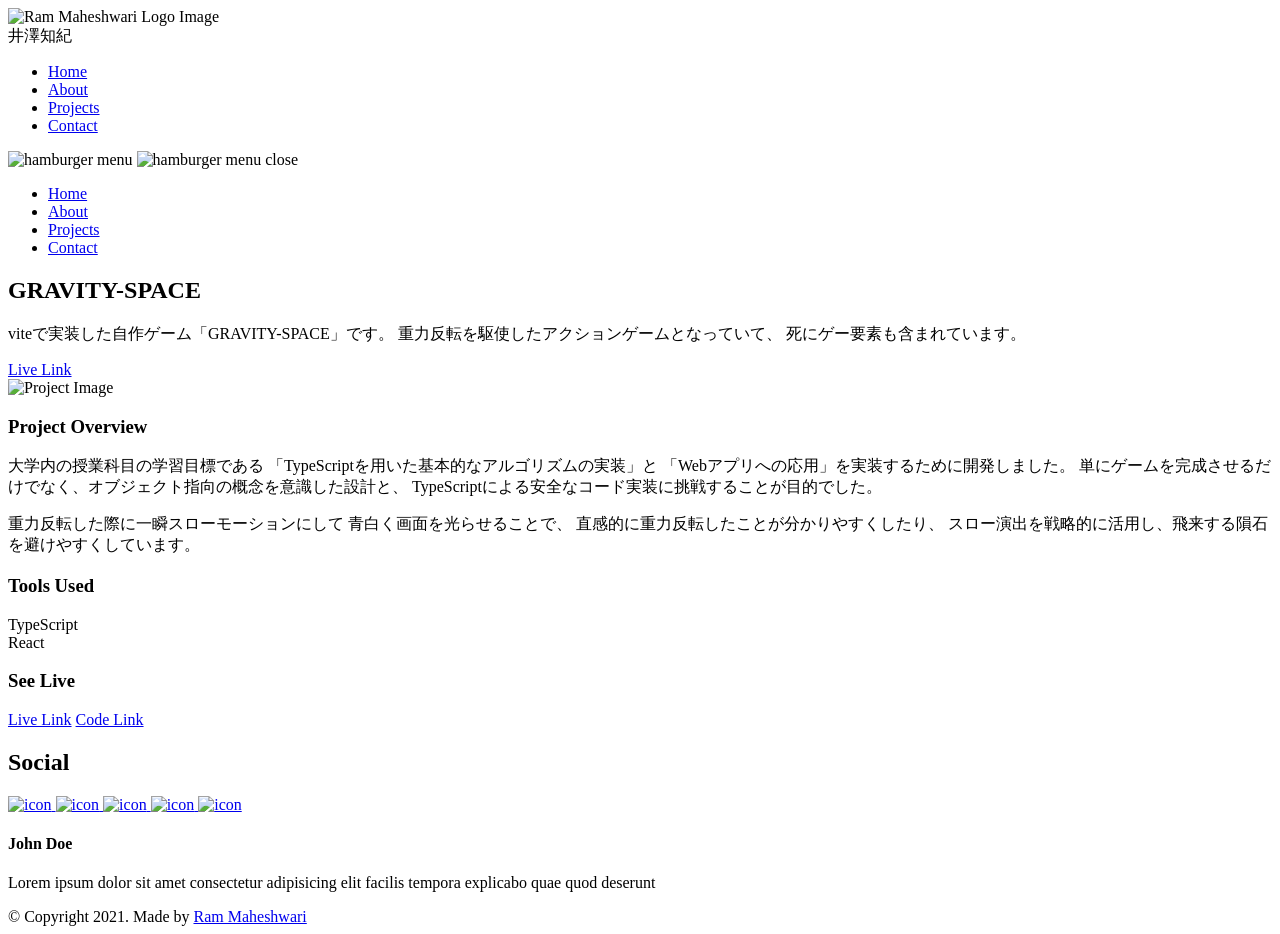
==== project-1.html @ 84b9b88c "Update project-1.html" ====
<!DOCTYPE html>
<html lang="en">
  <head>
    <meta charset="UTF-8" />
    <meta name="viewport" content="width=device-width, initial-scale=1.0" />
    <meta http-equiv="X-UA-Compatible" content="ie=edge" />
    <title>GRAVITY SPACEについて</title>
    <meta name="description" content="Case study page of Project" />

    <link rel="stylesheet" href="css/style.css" />

    <link rel="preconnect" href="https://fonts.googleapis.com" />
    <link rel="preconnect" href="https://fonts.gstatic.com" crossorigin />
    <link
      href="https://fonts.googleapis.com/css2?family=Source+Sans+Pro:wght@400;600;700;900&display=swap"
      rel="stylesheet"
    />
  </head>
  <body>
    <header class="header">
      <div class="header__content">
        <div class="header__logo-container">
          <div class="header__logo-img-cont">
            <img
              src="./assets/png/john-doe.png"
              alt="Ram Maheshwari Logo Image"
              class="header__logo-img"
            />
          </div>
          <span class="header__logo-sub">井澤知紀</span>
        </div>
        <div class="header__main">
          <ul class="header__links">
            <li class="header__link-wrapper">
              <a href="./index.html" class="header__link"> Home </a>
            </li>
            <li class="header__link-wrapper">
              <a href="./index.html#about" class="header__link">About </a>
            </li>
            <li class="header__link-wrapper">
              <a href="./index.html#projects" class="header__link">
                Projects
              </a>
            </li>
            <li class="header__link-wrapper">
              <a href="./index.html#contact" class="header__link"> Contact </a>
            </li>
          </ul>
          <div class="header__main-ham-menu-cont">
            <img
              src="./assets/svg/ham-menu.svg"
              alt="hamburger menu"
              class="header__main-ham-menu"
            />
            <img
              src="./assets/svg/ham-menu-close.svg"
              alt="hamburger menu close"
              class="header__main-ham-menu-close d-none"
            />
          </div>
        </div>
      </div>
      <div class="header__sm-menu">
        <div class="header__sm-menu-content">
          <ul class="header__sm-menu-links">
            <li class="header__sm-menu-link">
              <a href="./index.html"> Home </a>
            </li>

            <li class="header__sm-menu-link">
              <a href="./index.html#about"> About </a>
            </li>

            <li class="header__sm-menu-link">
              <a href="./index.html#projects"> Projects </a>
            </li>

            <li class="header__sm-menu-link">
              <a href="./index.html#contact"> Contact </a>
            </li>
          </ul>
        </div>
      </div>
    </header>
    <section class="project-cs-hero">
      <div class="project-cs-hero__content">
        <h1 class="heading-primary">GRAVITY-SPACE</h1>
        <div class="project-cs-hero__info">
          <p class="text-primary">
           viteで実装した自作ゲーム「GRAVITY-SPACE」です。
           重力反転を駆使したアクションゲームとなっていて、
           死にゲー要素も含まれています。
          </p>
        </div>
        <div class="project-cs-hero__cta">
          <a href="#" class="btn btn--bg" target="_blank">Live Link</a>
        </div>
      </div>
    </section>
    <section class="project-details">
      <div class="main-container">
        <div class="project-details__content">
          <div class="project-details__showcase-img-cont">
            <img
              src="./assets/jpeg/project-mockup-example.jpeg"
              alt="Project Image"
              class="project-details__showcase-img"
            />
          </div>
          <div class="project-details__content-main">
            <div class="project-details__desc">
              <h3 class="project-details__content-title">Project Overview</h3>
              <p class="project-details__desc-para">
                大学内の授業科目の学習目標である
                「TypeScriptを用いた基本的なアルゴリズムの実装」と
                「Webアプリへの応用」を実装するために開発しました。
                単にゲームを完成させるだけでなく、オブジェクト指向の概念を意識した設計と、
                TypeScriptによる安全なコード実装に挑戦することが目的でした。
              </p>
              <p class="project-details__desc-para">
                重力反転した際に一瞬スローモーションにして
                青白く画面を光らせることで、
                直感的に重力反転したことが分かりやすくしたり、
                スロー演出を戦略的に活用し、飛来する隕石を避けやすくしています。
              </p>
            </div>
            <div class="project-details__tools-used">
              <h3 class="project-details__content-title">Tools Used</h3>
              <div class="skills">
                <div class="skills__skill">TypeScript</div>
                <div class="skills__skill">React</div>

              </div>
            </div>
            <div class="project-details__links">
              <h3 class="project-details__content-title">See Live</h3>
              <a
                href="#"
                class="btn btn--med btn--theme project-details__links-btn"
                target="_blank"
                >Live Link</a
              >
              <a
                href="#"
                class="btn btn--med btn--theme-inv project-details__links-btn"
                target="_blank"
                >Code Link</a
              >
            </div>
          </div>
        </div>
      </div>
    </section>
    <footer class="main-footer">
      <div class="main-container">
        <div class="main-footer__upper">
          <div class="main-footer__row main-footer__row-1">
            <h2 class="heading heading-sm main-footer__heading-sm">
              <span>Social</span>
            </h2>
            <div class="main-footer__social-cont">
              <a target="_blank" rel="noreferrer" href="#">
                <img
                  class="main-footer__icon"
                  src="./assets/png/linkedin-ico.png"
                  alt="icon"
                />
              </a>
              <a target="_blank" rel="noreferrer" href="#">
                <img
                  class="main-footer__icon"
                  src="./assets/png/github-ico.png"
                  alt="icon"
                />
              </a>
              <a target="_blank" rel="noreferrer" href="#">
                <img
                  class="main-footer__icon"
                  src="./assets/png/twitter-ico.png"
                  alt="icon"
                />
              </a>
              <a target="_blank" rel="noreferrer" href="#">
                <img
                  class="main-footer__icon"
                  src="./assets/png/yt-ico.png"
                  alt="icon"
                />
              </a>
              <a target="_blank" rel="noreferrer" href="#">
                <img
                  class="main-footer__icon main-footer__icon--mr-none"
                  src="./assets/png/insta-ico.png"
                  alt="icon"
                />
              </a>
            </div>
          </div>
          <div class="main-footer__row main-footer__row-2">
            <h4 class="heading heading-sm text-lt">John Doe</h4>
            <p class="main-footer__short-desc">
              Lorem ipsum dolor sit amet consectetur adipisicing elit facilis
              tempora explicabo quae quod deserunt
            </p>
          </div>
        </div>

        <div class="main-footer__lower">
          &copy; Copyright 2021. Made by
          <a rel="noreferrer" target="_blank" href="https://rammaheshwari.com"
            >Ram Maheshwari</a
          >
        </div>
      </div>
    </footer>
    <script src="./index.js"></script>
  </body>
</html>
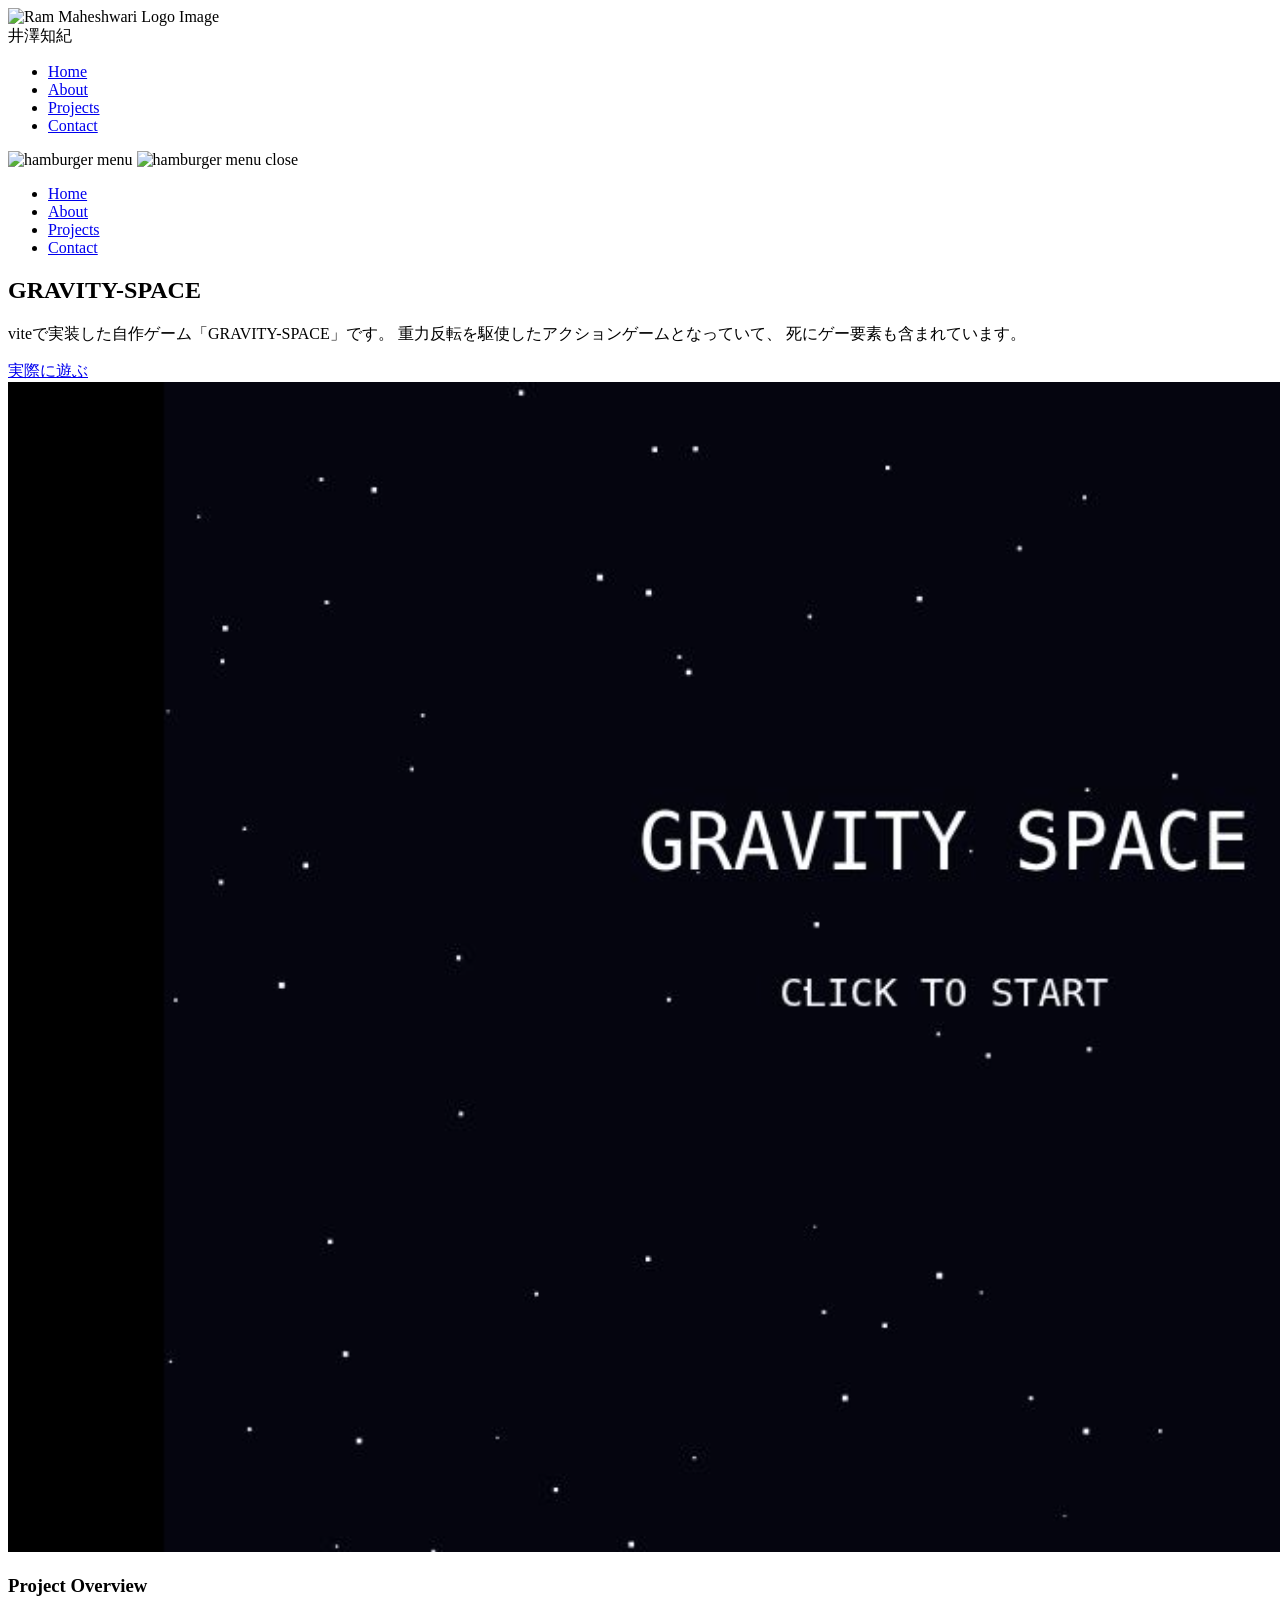
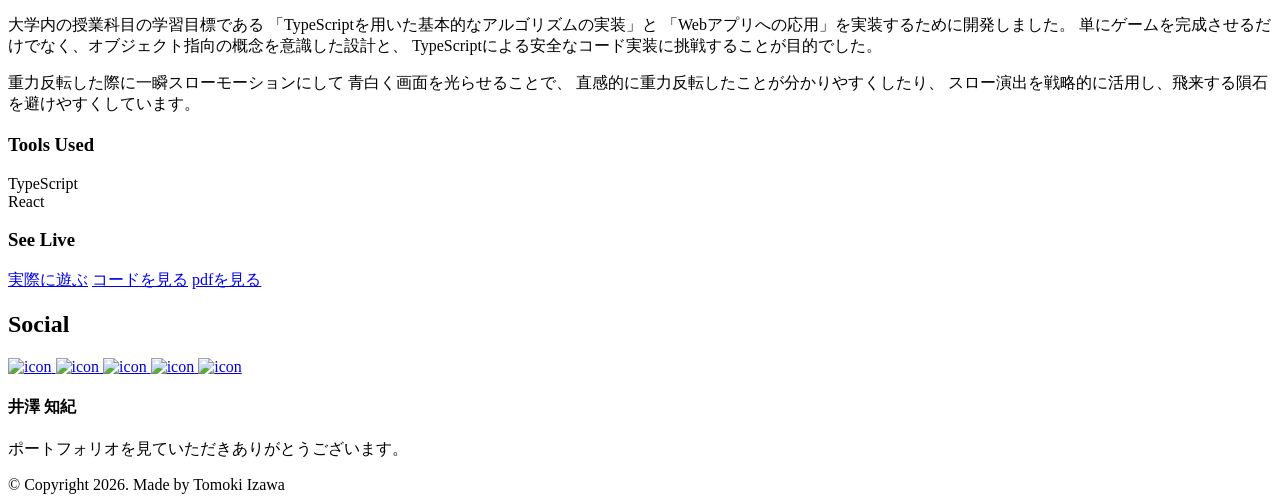
==== commit 73d54a85: "GRAVITY-SPACE終わり" ====
--- a/project-1.html
+++ b/project-1.html
@@ -93,7 +93,7 @@
           </p>
         </div>
         <div class="project-cs-hero__cta">
-          <a href="#" class="btn btn--bg" target="_blank">Live Link</a>
+          <a href="https://gravity-space-lemon.vercel.app/" class="btn btn--bg" target="_blank">実際に遊ぶ</a>
         </div>
       </div>
     </section>
@@ -102,7 +102,7 @@
         <div class="project-details__content">
           <div class="project-details__showcase-img-cont">
             <img
-              src="./assets/jpeg/project-mockup-example.jpeg"
+              src="./assets/png/GRAVITYSPACE.png"
               alt="Project Image"
               class="project-details__showcase-img"
             />
@@ -135,16 +135,22 @@
             <div class="project-details__links">
               <h3 class="project-details__content-title">See Live</h3>
               <a
-                href="#"
+                href="https://gravity-space-lemon.vercel.app/"
                 class="btn btn--med btn--theme project-details__links-btn"
                 target="_blank"
-                >Live Link</a
+                >実際に遊ぶ</a
               >
               <a
-                href="#"
+                href="https://github.com/zhijijingze747-bit/GRAVITY-SPACE"
                 class="btn btn--med btn--theme-inv project-details__links-btn"
                 target="_blank"
-                >Code Link</a
+                >コードを見る</a>
+
+              <a
+                href="./assets/files/GRAVITY SPACE.pdf"
+                class="btn btn--med btn--theme-inv project-details__links-btn"
+                target="_blank"
+                >pdfを見る</a
               >
             </div>
           </div>
@@ -197,18 +203,17 @@
             </div>
           </div>
           <div class="main-footer__row main-footer__row-2">
-            <h4 class="heading heading-sm text-lt">John Doe</h4>
+            <h4 class="heading heading-sm text-lt">井澤 知紀</h4>
             <p class="main-footer__short-desc">
-              Lorem ipsum dolor sit amet consectetur adipisicing elit facilis
-              tempora explicabo quae quod deserunt
+              ポートフォリオを見ていただきありがとうございます。
             </p>
           </div>
         </div>
 
         <div class="main-footer__lower">
-          &copy; Copyright 2021. Made by
-          <a rel="noreferrer" target="_blank" href="https://rammaheshwari.com"
-            >Ram Maheshwari</a
+          &copy; Copyright 2026. Made by
+          <a rel="noreferrer" target="_blank"
+            >Tomoki Izawa</a
           >
         </div>
       </div>
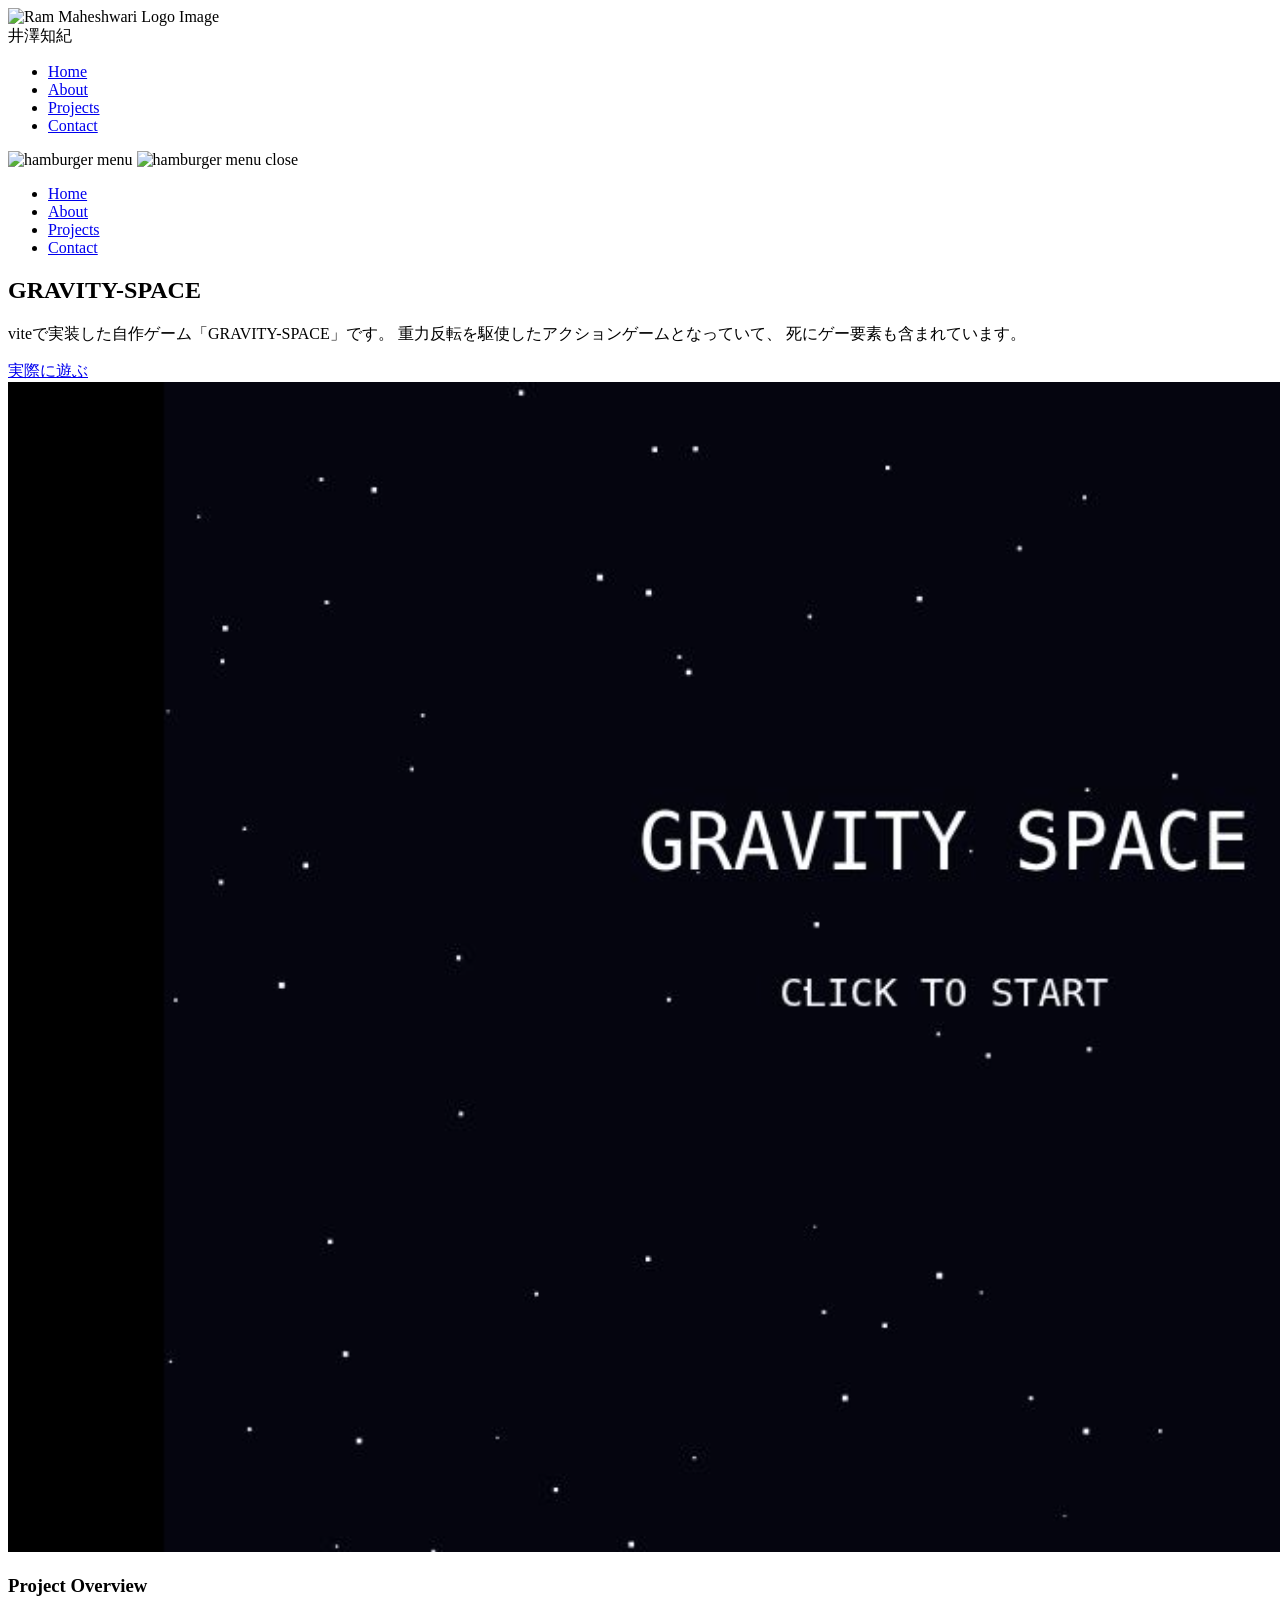
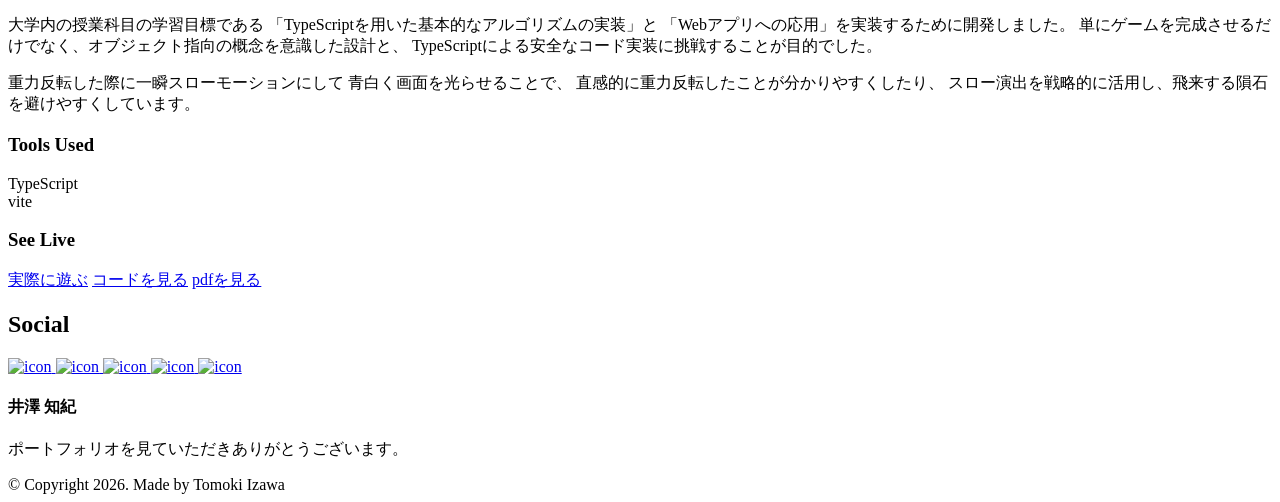
==== commit a4207eca: "p1 tool used変更" ====
--- a/project-1.html
+++ b/project-1.html
@@ -128,7 +128,7 @@
               <h3 class="project-details__content-title">Tools Used</h3>
               <div class="skills">
                 <div class="skills__skill">TypeScript</div>
-                <div class="skills__skill">React</div>
+                <div class="skills__skill">vite</div>
 
               </div>
             </div>
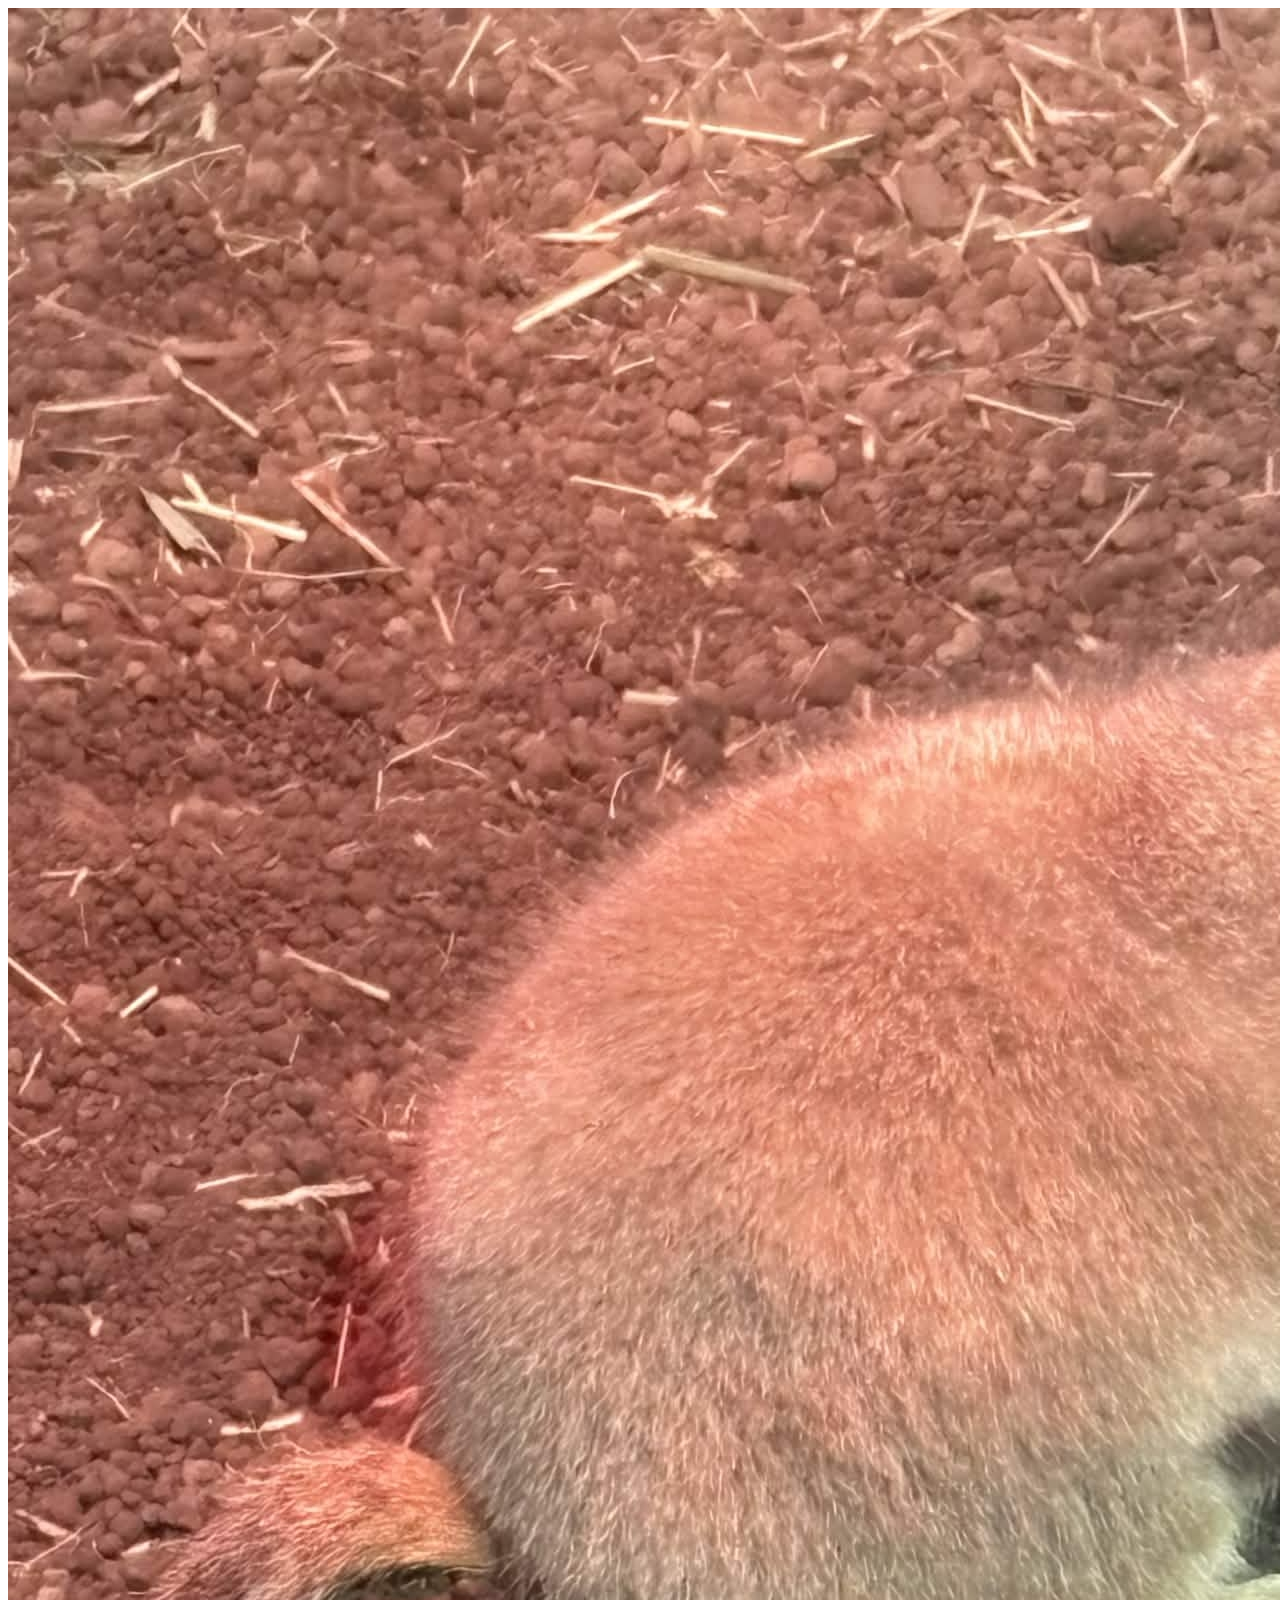
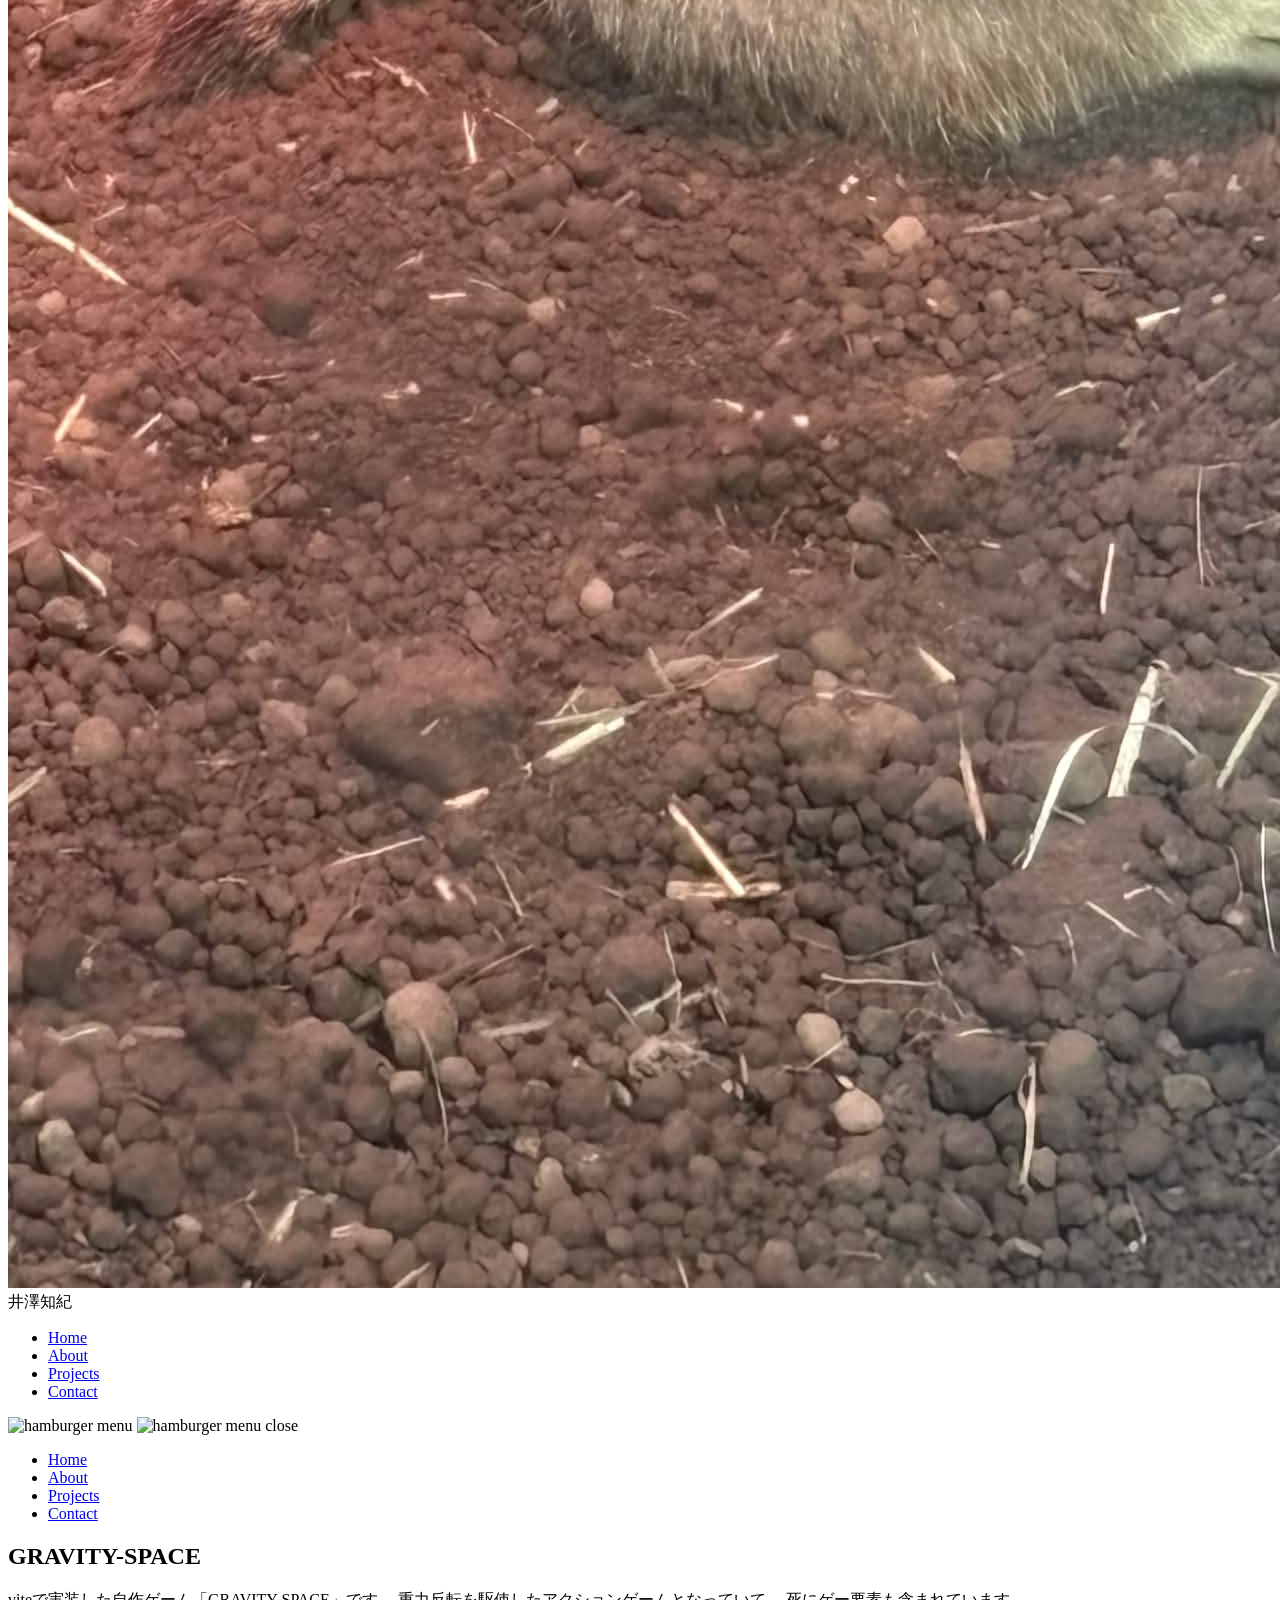
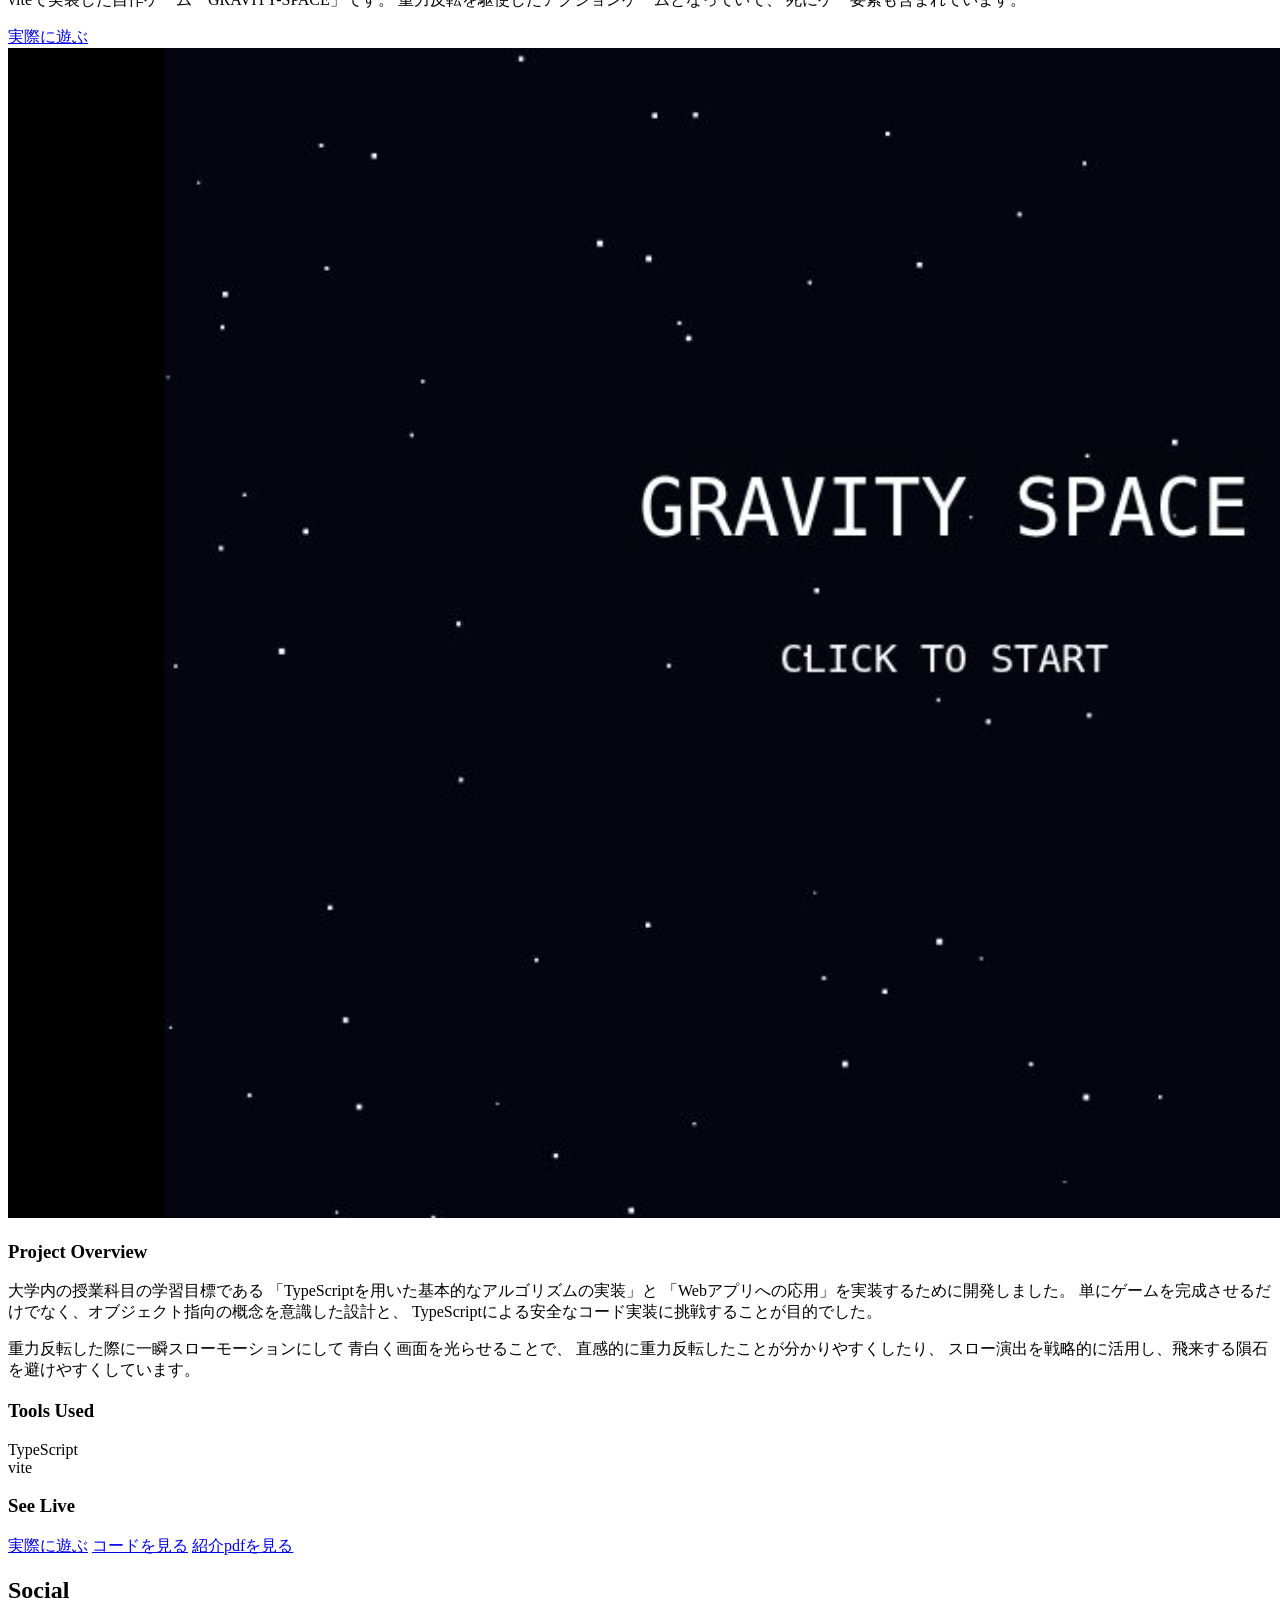
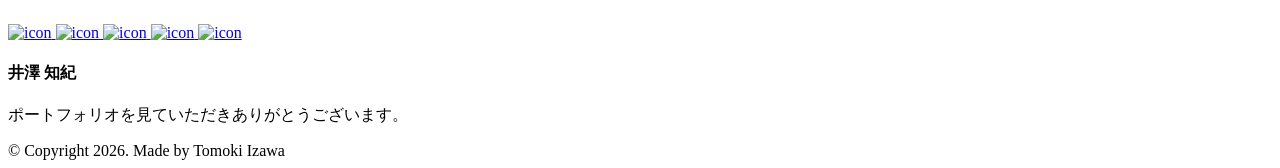
==== commit 76293efb: "0602" ====
--- a/project-1.html
+++ b/project-1.html
@@ -22,7 +22,7 @@
         <div class="header__logo-container">
           <div class="header__logo-img-cont">
             <img
-              src="./assets/png/john-doe.png"
+              src="./assets/jpeg/IMG_5414.jpg"
               alt="Ram Maheshwari Logo Image"
               class="header__logo-img"
             />
@@ -150,7 +150,7 @@
                 href="./assets/files/GRAVITY SPACE.pdf"
                 class="btn btn--med btn--theme-inv project-details__links-btn"
                 target="_blank"
-                >pdfを見る</a
+                >紹介pdfを見る</a
               >
             </div>
           </div>
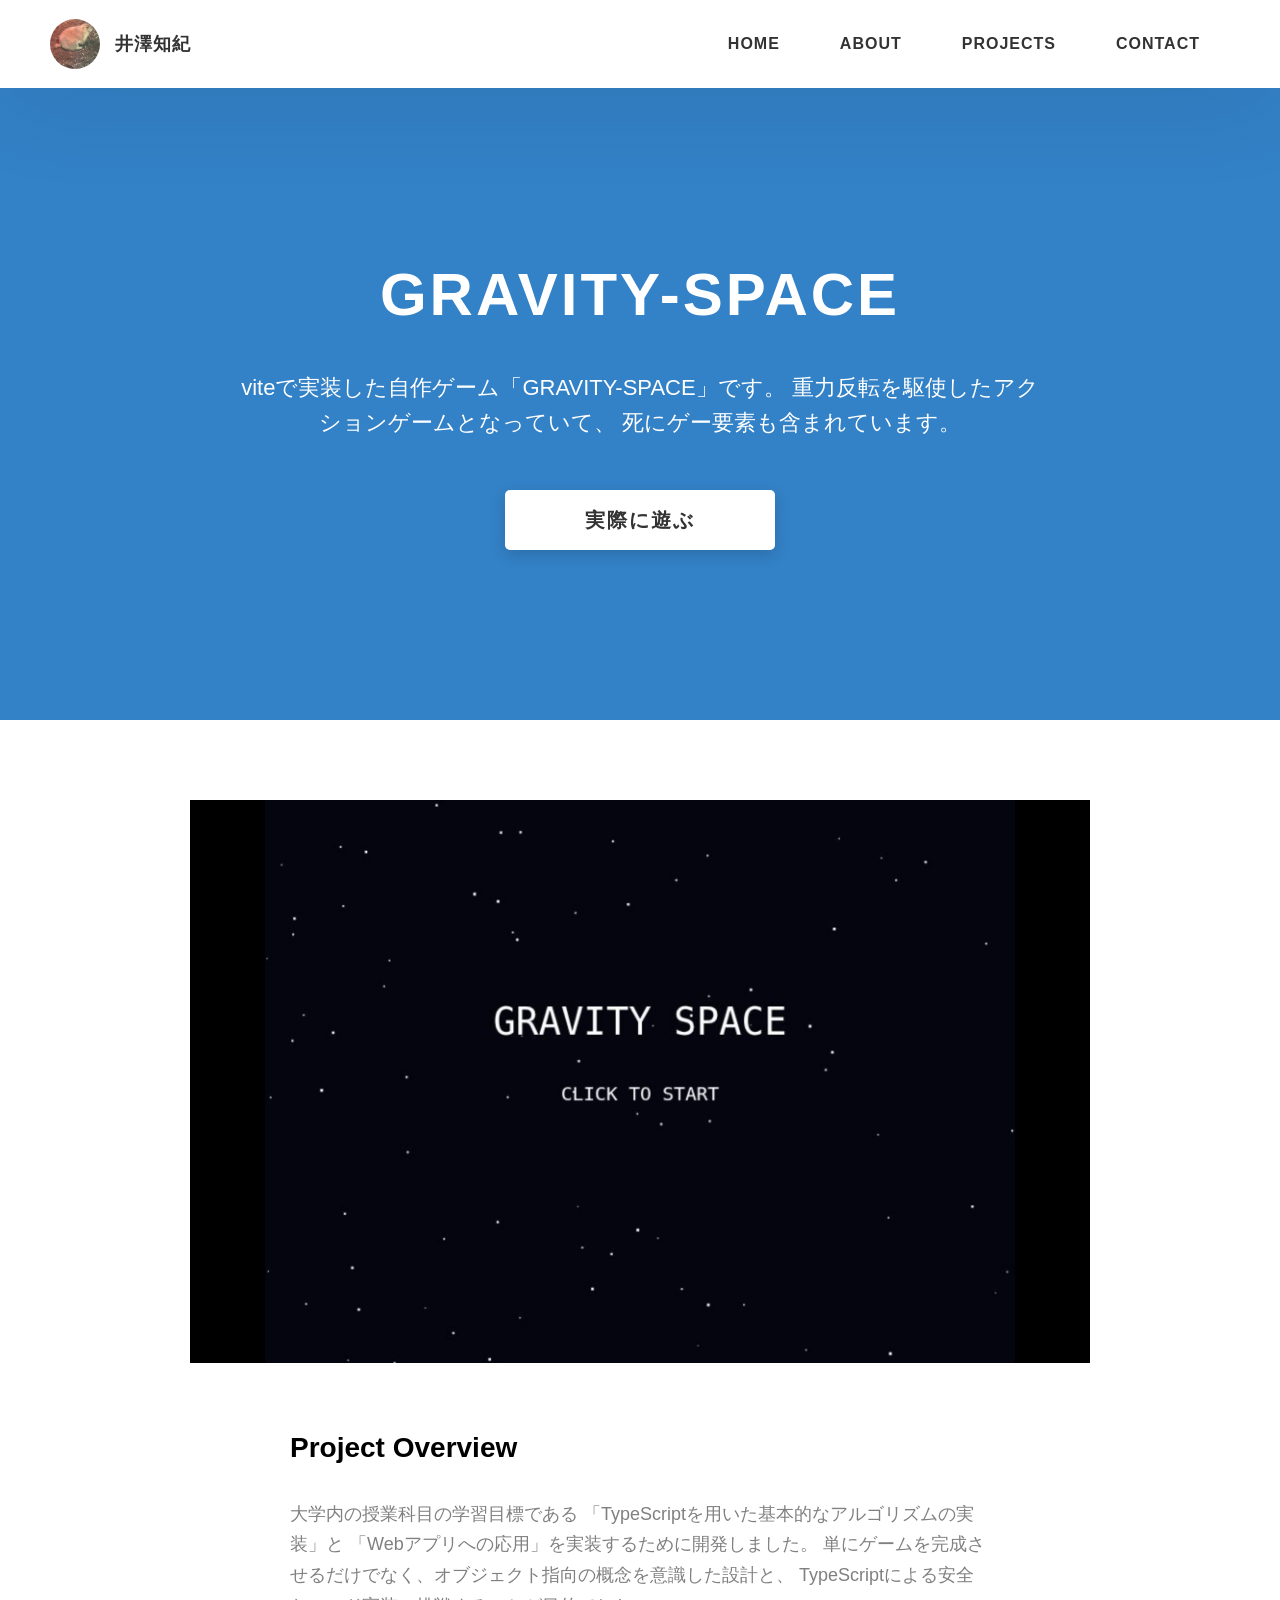
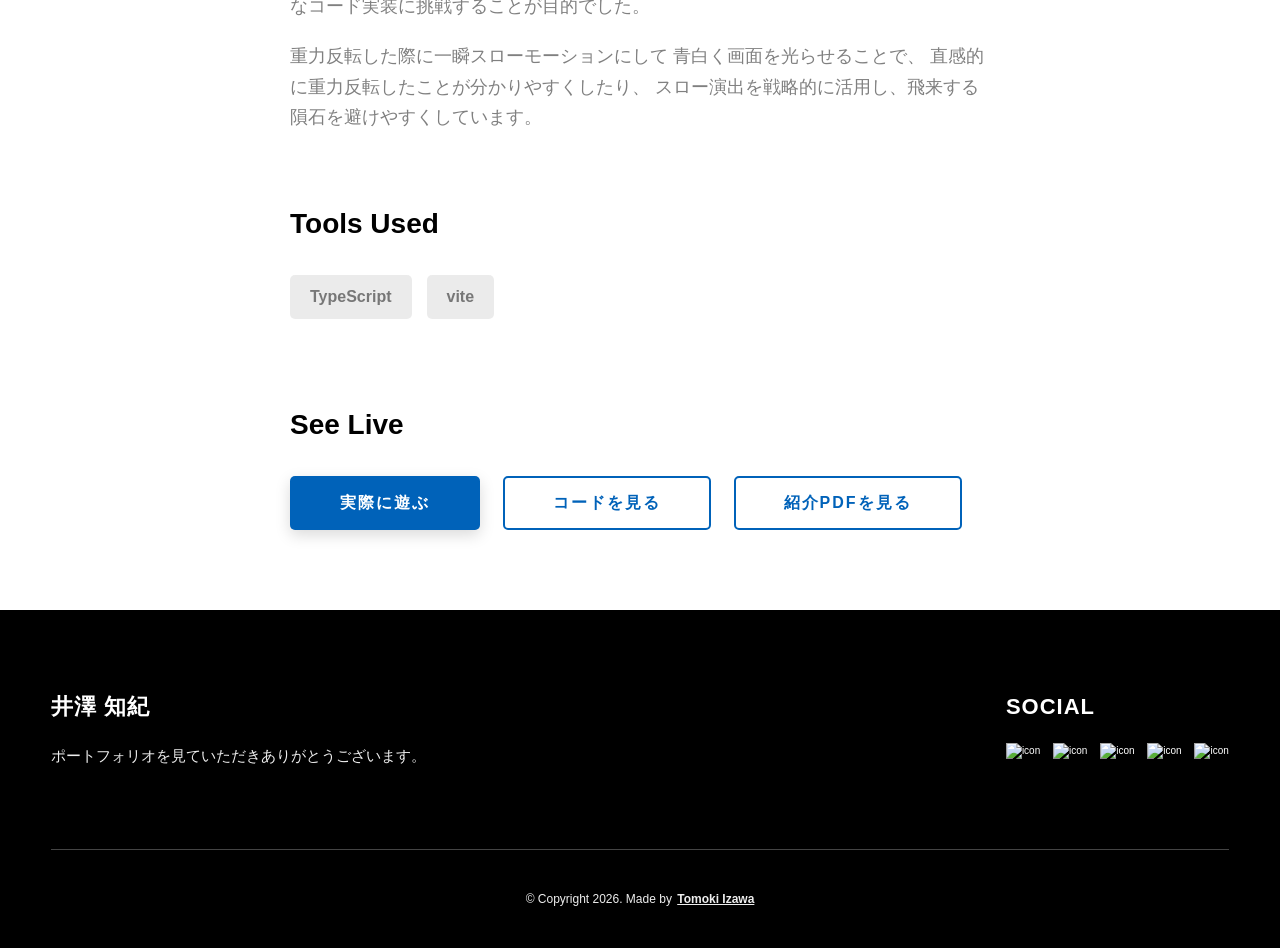
==== commit 85fea605: "en->ja" ====
--- a/project-1.html
+++ b/project-1.html
@@ -1,5 +1,5 @@
 <!DOCTYPE html>
-<html lang="en">
+<html lang="ja">
   <head>
     <meta charset="UTF-8" />
     <meta name="viewport" content="width=device-width, initial-scale=1.0" />
@@ -15,6 +15,15 @@
       href="https://fonts.googleapis.com/css2?family=Source+Sans+Pro:wght@400;600;700;900&display=swap"
       rel="stylesheet"
     />
+    <!-- Google tag (gtag.js) -->
+    <script async src="https://www.googletagmanager.com/gtag/js?id=G-M585T8KN8J"></script>
+    <script>
+    window.dataLayer = window.dataLayer || [];
+    function gtag(){dataLayer.push(arguments);}
+    gtag('js', new Date());
+
+    gtag('config', 'G-M585T8KN8J');
+    </script>
   </head>
   <body>
     <header class="header">
--- a/css/style.css
+++ b/css/style.css
@@ -0,0 +1,707 @@
+/*
+0 - 600px:      Phone
+600 - 900px:    Tablet portrait
+900 - 1200px:   Tablet landscape
+[1200 - 1800] is where our normal styles apply
+1800px + :      Big desktop
+$breakpoint arguement choices:
+- phone
+- tab-port
+- tab-land
+- big-desktop
+
+Inside media queries 1em is always 16px i.e 1em = 16px at every screen size only inside media queries
+*/
+*,
+*::after,
+*::before {
+  margin: 0;
+  padding: 0;
+  box-sizing: inherit;
+  font-family: inherit; }
+
+html {
+  font-size: 62.5%;
+  scroll-behavior: smooth; }
+  @media only screen and (max-width: 75em) {
+    html {
+      font-size: 59%; } }
+  @media only screen and (max-width: 56.25em) {
+    html {
+      font-size: 56%; } }
+  @media only screen and (min-width: 112.5em) {
+    html {
+      font-size: 65%; } }
+
+body {
+  box-sizing: border-box;
+  position: relative;
+  line-height: 1.5;
+  font-family: sans-serif;
+  overflow-x: hidden;
+  overflow-y: scroll;
+  font-family: 'Source Sans Pro', sans-serif; }
+
+a {
+  text-decoration: none;
+  color: inherit; }
+
+li {
+  list-style: none; }
+
+input:focus,
+button:focus,
+a:focus,
+textarea:focus {
+  outline: none; }
+
+button {
+  border: none;
+  cursor: pointer; }
+
+textarea {
+  resize: none; }
+
+.heading-primary {
+  font-size: 6rem;
+  text-transform: uppercase;
+  letter-spacing: 3px;
+  text-align: center; }
+  @media only screen and (max-width: 37.5em) {
+    .heading-primary {
+      font-size: 4.5rem; } }
+
+.heading-sec__mb-bg {
+  margin-bottom: 11rem; }
+  @media only screen and (max-width: 56.25em) {
+    .heading-sec__mb-bg {
+      margin-bottom: 8rem; } }
+
+.heading-sec__mb-med {
+  margin-bottom: 9rem; }
+  @media only screen and (max-width: 56.25em) {
+    .heading-sec__mb-med {
+      margin-bottom: 8rem; } }
+
+.heading-sec__main {
+  display: block;
+  font-size: 4rem;
+  text-transform: uppercase;
+  letter-spacing: 1px;
+  letter-spacing: 3px;
+  text-align: center;
+  margin-bottom: 3.5rem;
+  position: relative; }
+  .heading-sec__main--lt {
+    color: #fff; }
+    .heading-sec__main--lt::after {
+      content: '';
+      background: #fff !important; }
+  .heading-sec__main::after {
+    content: '';
+    position: absolute;
+    top: calc(100% + 1.5rem);
+    height: 5px;
+    width: 3rem;
+    background: #0062b9;
+    left: 50%;
+    transform: translateX(-50%);
+    border-radius: 5px; }
+    @media only screen and (max-width: 37.5em) {
+      .heading-sec__main::after {
+        top: calc(100% + 1.2rem); } }
+
+.heading-sec__sub {
+  display: block;
+  text-align: center;
+  color: #777;
+  font-size: 2rem;
+  font-weight: 500;
+  max-width: 80rem;
+  margin: auto;
+  line-height: 1.6; }
+  @media only screen and (max-width: 37.5em) {
+    .heading-sec__sub {
+      font-size: 1.8rem; } }
+  .heading-sec__sub--lt {
+    color: #eee; }
+
+.heading-sm {
+  font-size: 2.2rem;
+  text-transform: uppercase;
+  letter-spacing: 1px; }
+
+.main-container {
+  max-width: 120rem;
+  margin: auto;
+  width: 92%; }
+
+.btn {
+  background: #fff;
+  color: #333;
+  text-transform: uppercase;
+  letter-spacing: 2px;
+  display: inline-block;
+  font-weight: 700;
+  border-radius: 5px;
+  box-shadow: 0 5px 15px 0 rgba(0, 0, 0, 0.15);
+  transition: transform .3s; }
+  .btn:hover {
+    transform: translateY(-3px); }
+  .btn--bg {
+    padding: 1.5rem 8rem;
+    font-size: 2rem; }
+  .btn--med {
+    padding: 1.5rem 5rem;
+    font-size: 1.6rem; }
+  .btn--theme {
+    background: #0062b9;
+    color: #fff; }
+  .btn--theme-inv {
+    color: #0062b9;
+    background: #fff;
+    border: 2px solid #0062b9;
+    box-shadow: none;
+    padding: calc(1.5rem - 2px) calc(5rem - 2px); }
+
+.sec-pad {
+  padding: 12rem 0; }
+  @media only screen and (max-width: 56.25em) {
+    .sec-pad {
+      padding: 8rem 0; } }
+
+.text-primary {
+  color: #fff;
+  font-size: 2.2rem;
+  text-align: center;
+  width: 100%;
+  line-height: 1.6; }
+  @media only screen and (max-width: 37.5em) {
+    .text-primary {
+      font-size: 2rem; } }
+
+.d-none {
+  display: none; }
+
+.home-hero {
+  color: #fff;
+  background: linear-gradient(to right, rgba(0, 98, 185, 0.8), rgba(0, 98, 185, 0.8)), url(../../assets/svg/common-bg.svg);
+  background-position: center;
+  height: 100vh;
+  min-height: 80rem;
+  max-height: 120rem;
+  position: relative; }
+  @media only screen and (max-width: 37.5em) {
+    .home-hero {
+      height: unset;
+      min-height: unset; } }
+  .home-hero__socials {
+    position: absolute;
+    top: 50%;
+    border: 2px solid #eee;
+    border-left: 2px solid #eee;
+    transform: translateY(-50%); }
+    @media only screen and (max-width: 56.25em) {
+      .home-hero__socials {
+        display: none; } }
+  .home-hero__mouse-scroll-cont {
+    position: absolute;
+    bottom: 3%;
+    left: 50%;
+    transform: translateX(-50%); }
+    @media only screen and (max-width: 37.5em) {
+      .home-hero__mouse-scroll-cont {
+        display: none; } }
+  .home-hero__social {
+    width: 5rem; }
+  .home-hero__social-icon-link {
+    width: 100%;
+    display: block;
+    padding: 1.2rem;
+    border-bottom: 2px solid #eee;
+    transition: background .3s; }
+    .home-hero__social-icon-link:hover {
+      background: rgba(255, 255, 255, 0.1); }
+    .home-hero__social-icon-link--bd-none {
+      border-bottom: 0; }
+  .home-hero__social-icon {
+    width: 100%; }
+  .home-hero__content {
+    position: absolute;
+    top: 50%;
+    left: 50%;
+    transform: translate(-50%, -50%);
+    max-width: 90rem;
+    width: 92%; }
+    @media only screen and (max-width: 37.5em) {
+      .home-hero__content {
+        padding: 19rem 0 13rem 0;
+        margin: auto;
+        position: static;
+        transform: translate(0, 0); } }
+  .home-hero__info {
+    margin: 3rem auto 0 auto;
+    max-width: 80rem; }
+  .home-hero__cta {
+    margin-top: 5rem;
+    text-align: center; }
+
+.about {
+  background: #fafafa; }
+  .about__content {
+    display: grid;
+    grid-template-columns: 1fr 1fr;
+    grid-gap: 10rem; }
+    @media only screen and (max-width: 56.25em) {
+      .about__content {
+        grid-template-columns: 1fr;
+        grid-gap: 8rem; } }
+    .about__content-title {
+      font-weight: 700;
+      font-size: 2.8rem;
+      margin-bottom: 3rem; }
+      @media only screen and (max-width: 37.5em) {
+        .about__content-title {
+          font-size: 2.4rem; } }
+    .about__content-details-para {
+      font-size: 1.8rem;
+      color: grey;
+      max-width: 60rem;
+      line-height: 1.7;
+      margin-bottom: 1rem; }
+      .about__content-details-para--hl {
+        font-weight: 700;
+        margin: 0 3px; }
+      .about__content-details-para:last-child {
+        margin-bottom: 4rem; }
+
+.projects__row {
+  display: grid;
+  grid-template-columns: 1.5fr 1fr;
+  grid-gap: 5rem;
+  margin-bottom: 11rem; }
+  @media only screen and (max-width: 56.25em) {
+    .projects__row {
+      grid-template-columns: 1fr;
+      grid-gap: 2rem;
+      margin-bottom: 8rem; } }
+  @media only screen and (max-width: 56.25em) {
+    .projects__row {
+      text-align: center; } }
+  .projects__row:last-child {
+    margin-bottom: 0; }
+  .projects__row-img-cont {
+    overflow: hidden; }
+  .projects__row-img {
+    width: 100%;
+    display: block;
+    object-fit: cover; }
+  .projects__row-content {
+    padding: 2rem 0;
+    display: flex;
+    justify-content: center;
+    flex-direction: column;
+    align-items: flex-start; }
+    @media only screen and (max-width: 56.25em) {
+      .projects__row-content {
+        align-items: center; } }
+    .projects__row-content-title {
+      font-weight: 700;
+      font-size: 2.8rem;
+      margin-bottom: 2rem; }
+      @media only screen and (max-width: 37.5em) {
+        .projects__row-content-title {
+          font-size: 2.4rem; } }
+    .projects__row-content-desc {
+      font-size: 1.8rem;
+      color: grey;
+      max-width: 60rem;
+      line-height: 1.7;
+      margin-bottom: 3rem; }
+      @media only screen and (max-width: 37.5em) {
+        .projects__row-content-desc {
+          font-size: 1.7rem; } }
+
+.contact {
+  background: linear-gradient(to right, rgba(0, 98, 185, 0.8), rgba(0, 98, 185, 0.8)), url(../../assets/svg/common-bg.svg);
+  background-size: cover;
+  background-position: center; }
+  .contact__form-container {
+    box-shadow: 0 0 10px rgba(0, 0, 0, 0.1);
+    background: white;
+    padding: 4rem;
+    margin-top: 6rem;
+    max-width: 80rem;
+    text-align: right;
+    width: 95%;
+    border-radius: 5px;
+    margin: 5rem auto 0 auto; }
+    @media only screen and (max-width: 37.5em) {
+      .contact__form-container {
+        padding: 3rem; } }
+  .contact__form-field {
+    margin-bottom: 4rem; }
+    @media only screen and (max-width: 37.5em) {
+      .contact__form-field {
+        margin-bottom: 3rem; } }
+  .contact__form-label {
+    color: #666;
+    font-size: 1.4rem;
+    letter-spacing: 1px;
+    font-weight: 700;
+    margin-bottom: 1rem;
+    display: block;
+    text-align: left; }
+  .contact__form-input {
+    color: #333;
+    padding: 2rem;
+    width: 100%;
+    border: 1px solid #ebebeb;
+    font-size: 1.6rem;
+    letter-spacing: 0px;
+    background: #f0f0f0;
+    border-radius: 5px;
+    font-weight: 600;
+    /* Code for Modern Browsers */
+    /* Code for WebKit, Blink, Edge */
+    /* Code for Internet Explorer 10-11 */
+    /* Code for Microsoft Edge */
+    /* Code for Mozilla Firefox 4 to 18 */
+    /* Code for Mozilla Firefox 19+ */ }
+    .contact__form-input::placeholder {
+      color: #999;
+      font-weight: 600;
+      font-size: 1.6rem; }
+    .contact__form-input::-webkit-input-placeholder {
+      color: #999;
+      font-weight: 600;
+      font-size: 1.6rem; }
+    .contact__form-input:-ms-input-placeholder {
+      color: #999;
+      font-weight: 600;
+      font-size: 1.6rem; }
+    .contact__form-input::-ms-input-placeholder {
+      color: #999;
+      font-weight: 600;
+      font-size: 1.6rem; }
+    .contact__form-input:-moz-placeholder {
+      opacity: 1;
+      color: #999;
+      font-weight: 600;
+      font-size: 1.6rem; }
+    .contact__form-input::-moz-placeholder {
+      opacity: 1;
+      color: #999;
+      font-weight: 600;
+      font-size: 1.6rem; }
+  .contact__btn {
+    width: 30%;
+    padding: 2rem 4rem;
+    font-size: 1.6rem; }
+    @media only screen and (max-width: 37.5em) {
+      .contact__btn {
+        width: 100%; } }
+
+.project-cs-hero {
+  color: #fff;
+  background: linear-gradient(to right, rgba(0, 98, 185, 0.8), rgba(0, 98, 185, 0.8)), url(../../assets/svg/common-bg.svg);
+  background-size: cover;
+  background-position: center;
+  position: relative; }
+  @media only screen and (max-width: 37.5em) {
+    .project-cs-hero {
+      height: unset;
+      min-height: unset; } }
+  .project-cs-hero__content {
+    padding: 25rem 0 17rem 0;
+    max-width: 90rem;
+    width: 92%;
+    margin: auto; }
+    @media only screen and (max-width: 37.5em) {
+      .project-cs-hero__content {
+        padding: 19rem 0 13rem 0;
+        margin: auto;
+        position: static;
+        transform: translate(0, 0); } }
+  .project-cs-hero__info {
+    margin: 3rem auto 0 auto;
+    max-width: 80rem; }
+  .project-cs-hero__cta {
+    margin-top: 5rem;
+    text-align: center; }
+
+.project-details__content {
+  padding: 8rem 0;
+  max-width: 90rem;
+  margin: auto; }
+  .project-details__content-title {
+    font-weight: 700;
+    font-size: 2.8rem;
+    margin-bottom: 3rem; }
+    @media only screen and (max-width: 37.5em) {
+      .project-details__content-title {
+        font-size: 2.4rem; } }
+
+.project-details__showcase-img-cont {
+  width: 100%;
+  margin-bottom: 6rem; }
+
+.project-details__showcase-img {
+  width: 100%; }
+.project-details__added-img{
+  text-align: center;
+  width: 90%;}
+
+.project-details__content-main {
+  width: 100%;
+  max-width: 70rem;
+  margin: auto; }
+
+.project-details__desc {
+  margin: 0 0 7rem 0; }
+  .project-details__desc-para {
+    font-size: 1.8rem;
+    line-height: 1.7;
+    color: grey;
+    margin-bottom: 2rem; }
+
+.project-details__tools-used {
+  margin: 0 0 7rem 0; }
+  .project-details__tools-used-list {
+    display: flex;
+    flex-wrap: wrap; }
+  .project-details__tools-used-item {
+    padding: 1rem 2rem;
+    margin-bottom: 1.5rem;
+    margin-right: 1.5rem;
+    font-size: 1.6rem;
+    background: rgba(153, 153, 153, 0.2);
+    border-radius: 5px;
+    font-weight: 600;
+    color: #777; }
+
+.project-details__links {
+  margin: 0 0; }
+  .project-details__links-btn {
+    margin-right: 2rem; }
+    @media only screen and (max-width: 37.5em) {
+      .project-details__links-btn {
+        margin-right: 0;
+        width: 70%;
+        margin-bottom: 2rem;
+        text-align: center; } }
+    .project-details__links-btn:last-child {
+      margin: 0; }
+      @media only screen and (max-width: 37.5em) {
+        .project-details__links-btn:last-child {
+          margin: 0; } }
+
+.header {
+  position: fixed;
+  width: 100%;
+  z-index: 1000;
+  background: #000;
+  background: #fff;
+  box-shadow: 0 10px 100px rgba(0, 0, 0, 0.1); }
+  .header__content {
+    display: flex;
+    align-items: center;
+    justify-content: space-between;
+    padding: 1rem 5rem; }
+    @media only screen and (max-width: 56.25em) {
+      .header__content {
+        padding: 0 2rem; } }
+  .header__logo-container {
+    display: flex;
+    align-items: center;
+    cursor: pointer;
+    color: #333;
+    transition: color .3s; }
+    .header__logo-container:hover {
+      color: #0062b9; }
+  .header__logo-img-cont {
+    width: 5rem;
+    height: 5rem;
+    border-radius: 50px;
+    overflow: hidden;
+    margin-right: 1.5rem;
+    background: #0062b9; }
+    @media only screen and (max-width: 56.25em) {
+      .header__logo-img-cont {
+        width: 4.5rem;
+        height: 4.5rem;
+        margin-right: 1.2rem; } }
+  .header__logo-img {
+    width: 100%;
+    height: 100%;
+    object-fit: cover;
+    object-position: center;
+    display: block; }
+  .header__logo-sub {
+    font-size: 1.8rem;
+    text-transform: uppercase;
+    font-weight: 700;
+    letter-spacing: 1px; }
+  .header__links {
+    display: flex; }
+    @media only screen and (max-width: 37.5em) {
+      .header__links {
+        display: none; } }
+  .header__link {
+    padding: 2.2rem 3rem;
+    display: inline-block;
+    font-size: 1.6rem;
+    color: #333;
+    text-transform: uppercase;
+    letter-spacing: 1px;
+    font-weight: 700;
+    transition: color .3s; }
+    .header__link:hover {
+      color: #0062b9; }
+    @media only screen and (max-width: 56.25em) {
+      .header__link {
+        padding: 3rem 1.8rem;
+        font-size: 1.5rem; } }
+  .header__main-ham-menu-cont {
+    display: none;
+    width: 3rem;
+    padding: 2.2rem 0; }
+    @media only screen and (max-width: 37.5em) {
+      .header__main-ham-menu-cont {
+        display: block; } }
+  .header__main-ham-menu {
+    width: 100%; }
+  .header__main-ham-menu-close {
+    width: 100%; }
+  .header__sm-menu {
+    background: #fff;
+    position: absolute;
+    width: 100%;
+    top: 100%;
+    visibility: hidden;
+    opacity: 0;
+    transition: all .3s;
+    box-shadow: 0px 5px 5px 0px rgba(0, 0, 0, 0.1);
+    -webkit-box-shadow: 0px 5px 5px 0px rgba(0, 0, 0, 0.1);
+    -moz-box-shadow: 0px 5px 5px 0px rgba(0, 0, 0, 0.1); }
+    .header__sm-menu--active {
+      visibility: hidden;
+      opacity: 0; }
+      @media only screen and (max-width: 37.5em) {
+        .header__sm-menu--active {
+          visibility: visible;
+          opacity: 1; } }
+  .header__sm-menu-link a {
+    display: block;
+    text-decoration: none;
+    padding: 2.5rem 3rem;
+    font-size: 1.6rem;
+    color: #333;
+    text-align: right;
+    border-bottom: 1px solid #eee;
+    font-weight: 700;
+    text-transform: uppercase;
+    letter-spacing: 2px;
+    transition: color .3s; }
+    .header__sm-menu-link a:hover {
+      color: #0062b9; }
+  .header__sm-menu-link:first-child a {
+    border-top: 1px solid #eee; }
+  .header__sm-menu-link-last {
+    border-bottom: 0; }
+
+.main-footer {
+  background: #000;
+  color: #fff; }
+  .main-footer__upper {
+    display: flex;
+    justify-content: space-between;
+    padding: 8rem 0; }
+    @media only screen and (max-width: 56.25em) {
+      .main-footer__upper {
+        padding: 6rem 0; } }
+    @media only screen and (max-width: 37.5em) {
+      .main-footer__upper {
+        display: block; } }
+  .main-footer__row-1 {
+    order: 2; }
+    @media only screen and (max-width: 56.25em) {
+      .main-footer__row-1 {
+        margin-bottom: 5rem; } }
+  .main-footer__row-2 {
+    width: 40%;
+    order: 1;
+    max-width: 50rem; }
+    @media only screen and (max-width: 56.25em) {
+      .main-footer__row-2 {
+        width: 100%; } }
+  .main-footer__short-desc {
+    margin-top: 2rem;
+    color: #eee;
+    font-size: 1.5rem;
+    line-height: 1.7; }
+  .main-footer__social-cont {
+    margin-top: 2rem; }
+  .main-footer__icon {
+    margin-right: 1rem;
+    width: 2.5rem; }
+    .main-footer__icon--mr-none {
+      margin-right: 0; }
+  .main-footer__lower {
+    padding: 4rem 0;
+    border-top: 1px solid #444;
+    color: #eee;
+    font-size: 1.2rem;
+    text-align: left;
+    text-align: center; }
+    .main-footer__lower a {
+      text-decoration: underline;
+      font-weight: bold;
+      margin-left: 2px; }
+    @media only screen and (max-width: 56.25em) {
+      .main-footer__lower {
+        padding: 3.5rem 0; } }
+
+.skills {
+  display: flex;
+  flex-wrap: wrap; }
+  .skills__skill {
+    padding: 1rem 2rem;
+    margin-bottom: 1.5rem;
+    margin-right: 1.5rem;
+    font-size: 1.6rem;
+    background: rgba(153, 153, 153, 0.2);
+    border-radius: 5px;
+    font-weight: 600;
+    color: #777; }
+
+.mouse {
+  width: 25px;
+  height: 40px;
+  border: 2px solid #eee;
+  border-radius: 60px;
+  position: relative;
+  overflow: hidden; }
+  .mouse::before {
+    content: '';
+    width: 5px;
+    height: 5px;
+    position: absolute;
+    top: 7px;
+    left: 50%;
+    transform: translateX(-50%);
+    background-color: #eee;
+    border-radius: 50%;
+    opacity: 1;
+    animation: wheel 1.3s infinite;
+    -webkit-animation: wheel 1.3s infinite; }
+
+@keyframes wheel {
+  to {
+    opacity: 0;
+    top: 27px; } }
+
+@-webkit-keyframes wheel {
+  to {
+    opacity: 0;
+    top: 27px; } }
